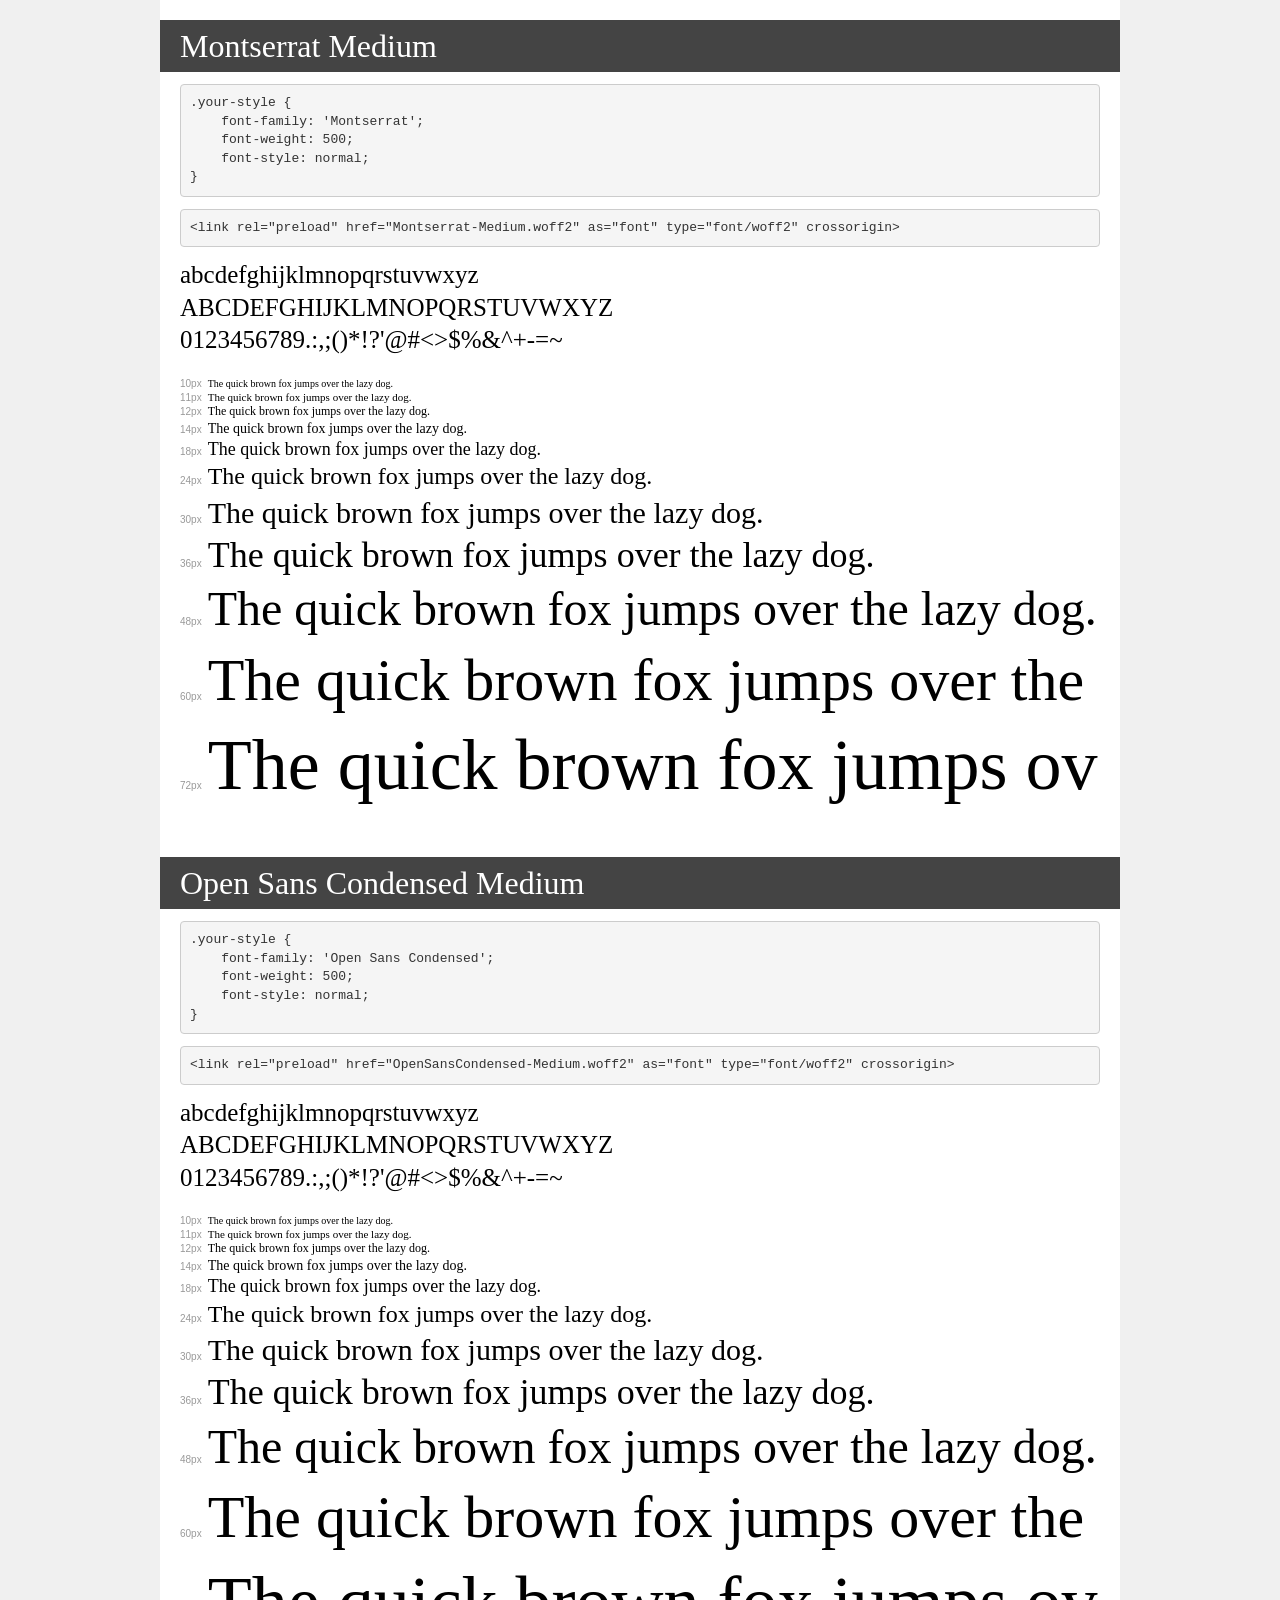
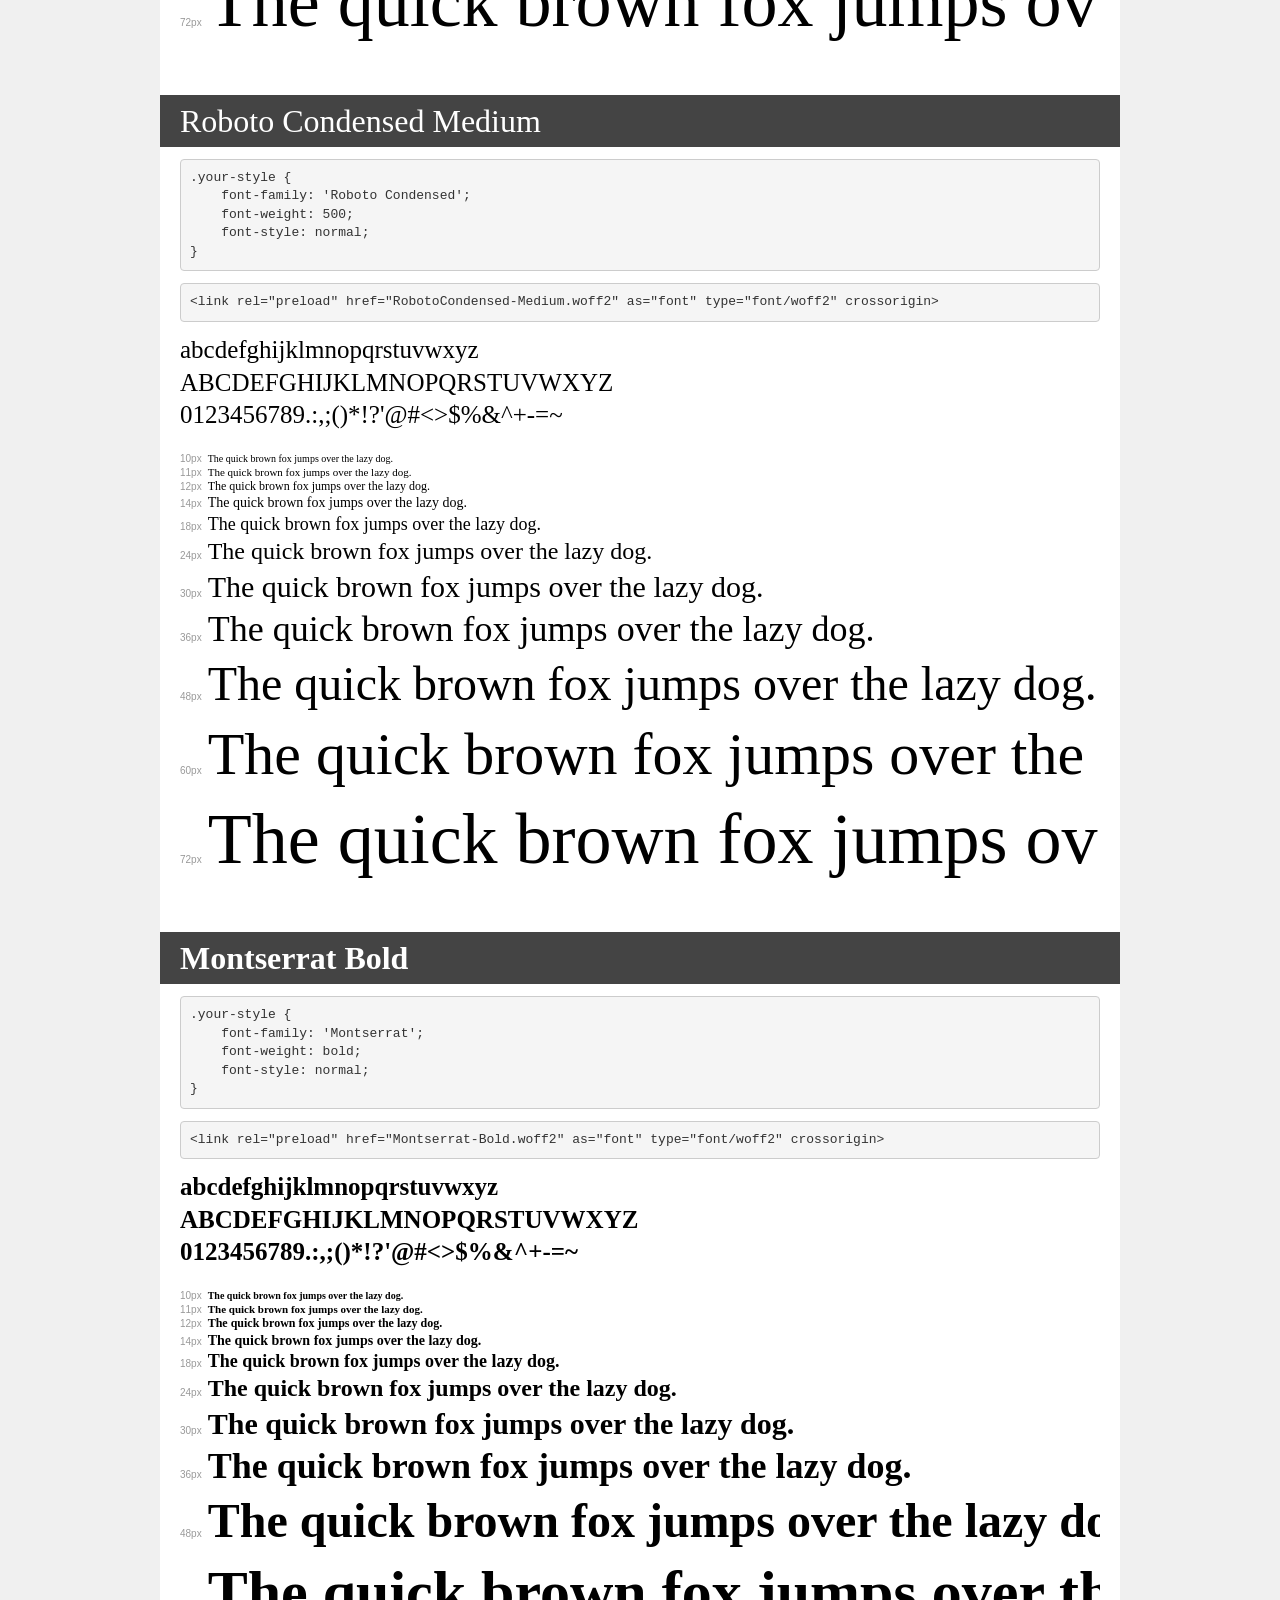
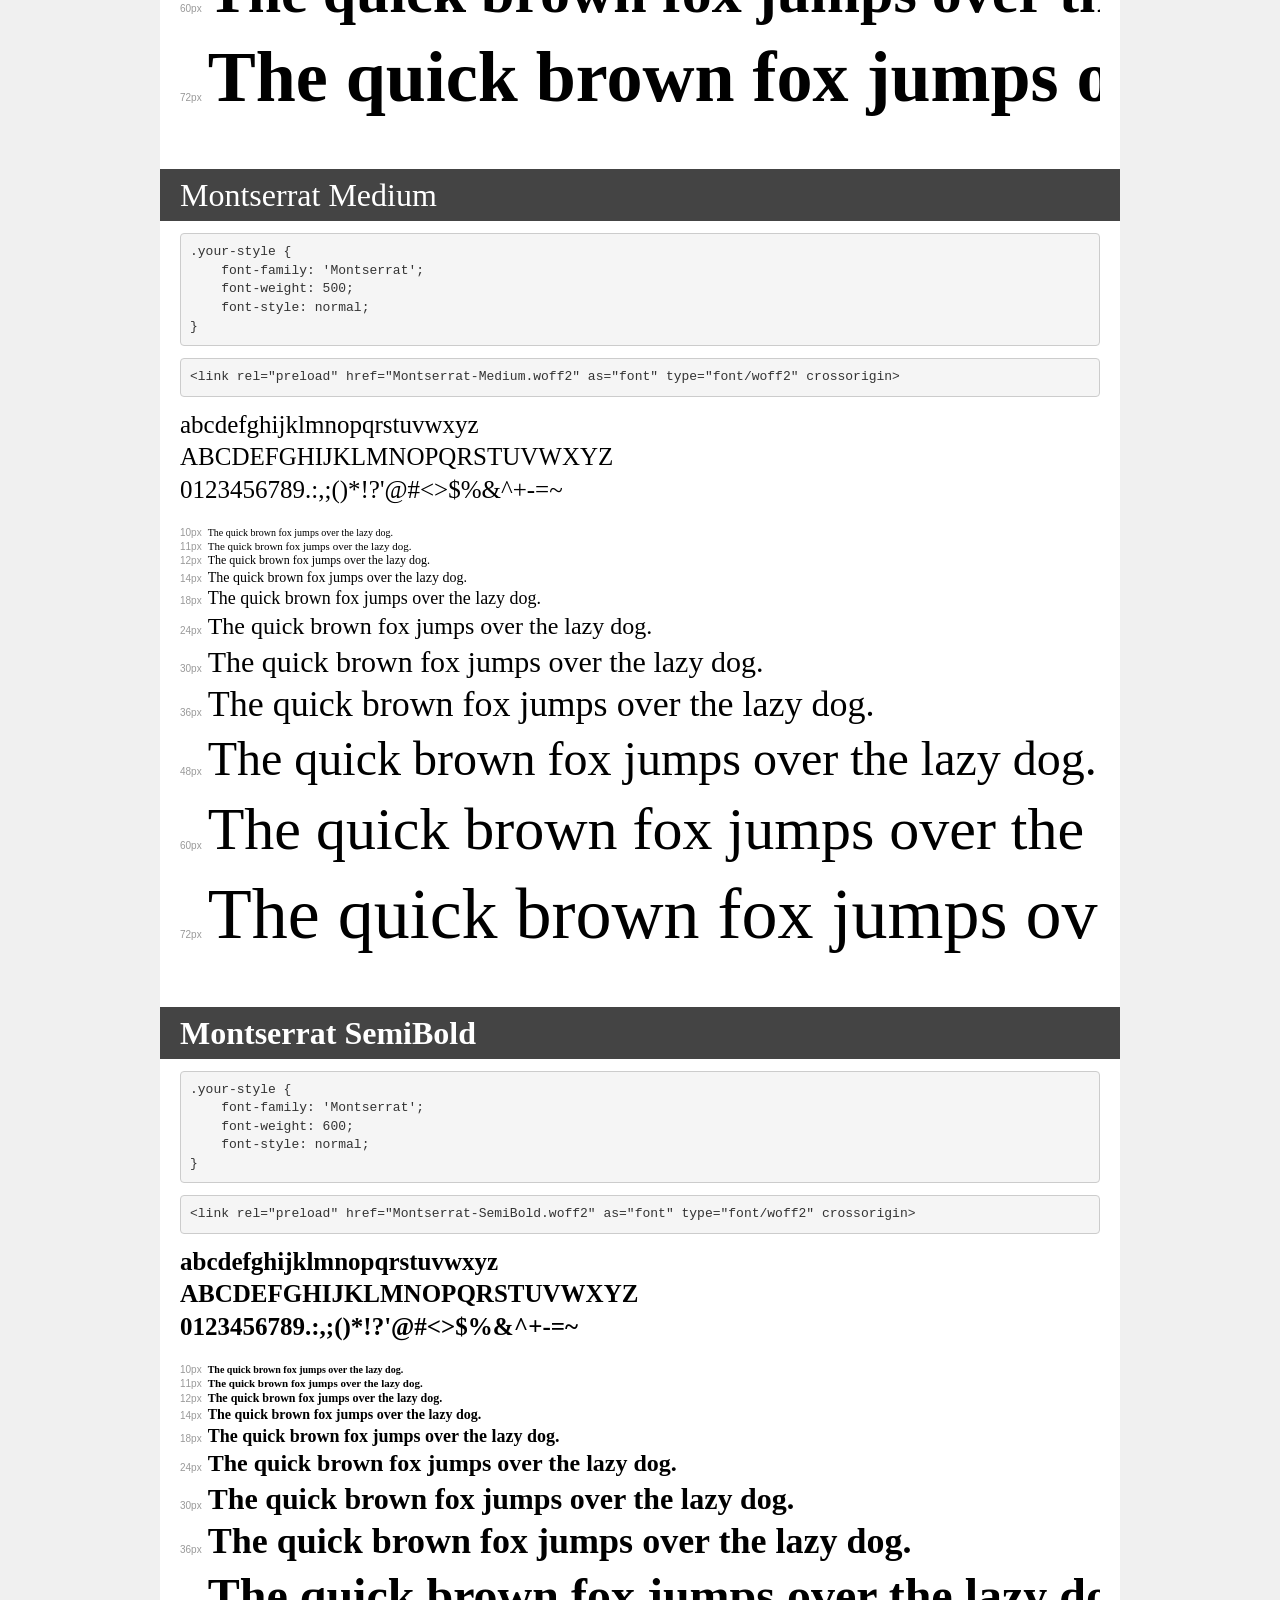
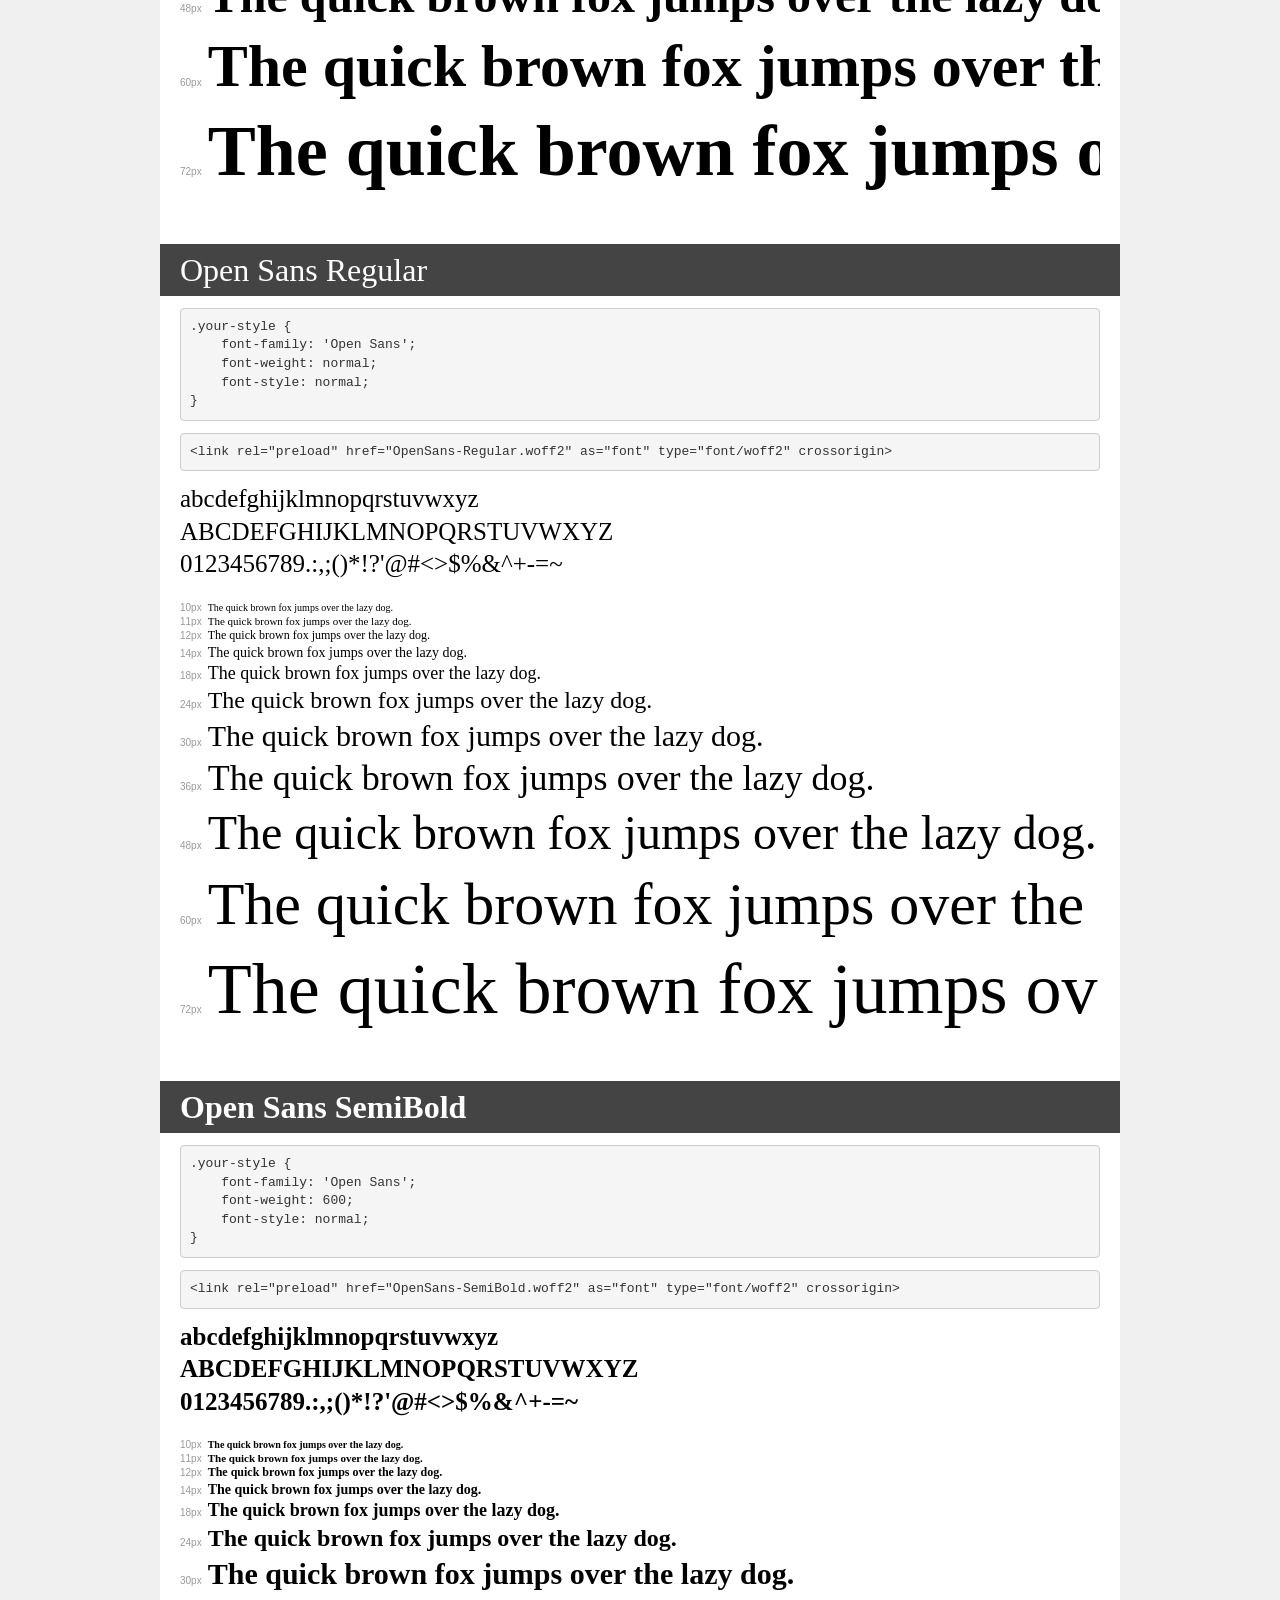
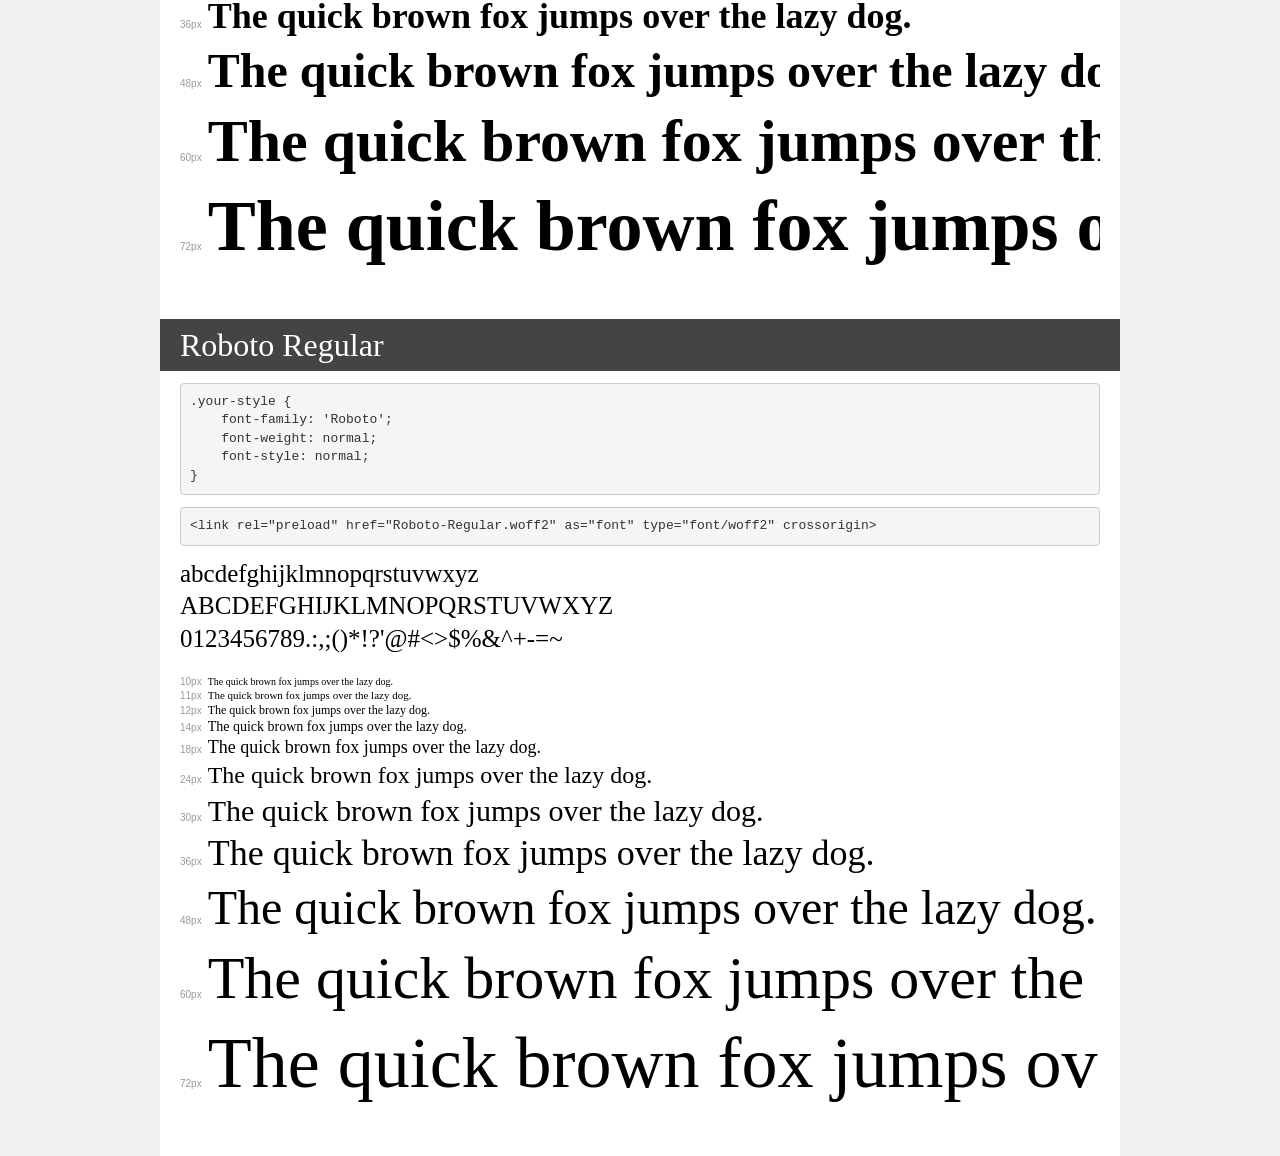
==== fonts/demo.html @ 50f5b9dd "разметка и начало стилизации hero" ====
<!DOCTYPE html>
<html lang="en">
<head>
    <meta charset="utf-8">
    <meta http-equiv="X-UA-Compatible" content="IE=edge">
    <meta name="viewport" content="width=device-width, initial-scale=1">
    <meta name="robots" content="noindex, noarchive">
    <meta name="format-detection" content="telephone=no">
    <title>Transfonter demo</title>
    <link href="stylesheet.css" rel="stylesheet">
    <style>
        /*
        http://meyerweb.com/eric/tools/css/reset/
        v2.0 | 20110126
        License: none (public domain)
        */
        html, body, div, span, applet, object, iframe,
        h1, h2, h3, h4, h5, h6, p, blockquote, pre,
        a, abbr, acronym, address, big, cite, code,
        del, dfn, em, img, ins, kbd, q, s, samp,
        small, strike, strong, sub, sup, tt, var,
        b, u, i, center,
        dl, dt, dd, ol, ul, li,
        fieldset, form, label, legend,
        table, caption, tbody, tfoot, thead, tr, th, td,
        article, aside, canvas, details, embed,
        figure, figcaption, footer, header, hgroup,
        menu, nav, output, ruby, section, summary,
        time, mark, audio, video {
            margin: 0;
            padding: 0;
            border: 0;
            font-size: 100%;
            font: inherit;
            vertical-align: baseline;
        }
        /* HTML5 display-role reset for older browsers */
        article, aside, details, figcaption, figure,
        footer, header, hgroup, menu, nav, section {
            display: block;
        }
        body {
            line-height: 1;
        }
        ol, ul {
            list-style: none;
        }
        blockquote, q {
            quotes: none;
        }
        blockquote:before, blockquote:after,
        q:before, q:after {
            content: '';
            content: none;
        }
        table {
            border-collapse: collapse;
            border-spacing: 0;
        }
        /* demo styles */
        body {
            background: #f0f0f0;
            color: #000;
        }
        .page {
            background: #fff;
            width: 920px;
            margin: 0 auto;
            padding: 20px 20px 0 20px;
            overflow: hidden;
        }
        .font-container {
            overflow-x: auto;
            overflow-y: hidden;
            margin-bottom: 40px;
            line-height: 1.3;
            white-space: nowrap;
            padding-bottom: 5px;
        }
        h1 {
            position: relative;
            background: #444;
            font-size: 32px;
            color: #fff;
            padding: 10px 20px;
            margin: 0 -20px 12px -20px;
        }
        .letters {
            font-size: 25px;
            margin-bottom: 20px;
        }
        .s10:before {
            content: '10px';
        }
        .s11:before {
            content: '11px';
        }
        .s12:before {
            content: '12px';
        }
        .s14:before {
            content: '14px';
        }
        .s18:before {
            content: '18px';
        }
        .s24:before {
            content: '24px';
        }
        .s30:before {
            content: '30px';
        }
        .s36:before {
            content: '36px';
        }
        .s48:before {
            content: '48px';
        }
        .s60:before {
            content: '60px';
        }
        .s72:before {
            content: '72px';
        }
        .s10:before, .s11:before, .s12:before, .s14:before,
        .s18:before, .s24:before, .s30:before, .s36:before,
        .s48:before, .s60:before, .s72:before {
            font-family: Arial, sans-serif;
            font-size: 10px;
            font-weight: normal;
            font-style: normal;
            color: #999;
            padding-right: 6px;
        }
        pre {
            display: block;
            padding: 9px;
            margin: 0 0 12px;
            font-family: Monaco, Menlo, Consolas, "Courier New", monospace;
            font-size: 13px;
            line-height: 1.428571429;
            color: #333;
            font-weight: normal;
            font-style: normal;
            background-color: #f5f5f5;
            border: 1px solid #ccc;
            overflow-x: auto;
            border-radius: 4px;
        }
        /* responsive */
        @media (max-width: 959px) {
            .page {
                width: auto;
                margin: 0;
            }
        }
    </style>
</head>
<body>
<div class="page">
    <div class="demo">
        <h1 style="font-family: 'Montserrat'; font-weight: 500; font-style: normal;">Montserrat Medium</h1>
        <pre title="Usage">.your-style {
    font-family: 'Montserrat';
    font-weight: 500;
    font-style: normal;
}</pre>
        <pre title="Preload (optional)">
&lt;link rel=&quot;preload&quot; href=&quot;Montserrat-Medium.woff2&quot; as=&quot;font&quot; type=&quot;font/woff2&quot; crossorigin&gt;</pre>
        <div class="font-container" style="font-family: 'Montserrat'; font-weight: 500; font-style: normal;">
            <p class="letters">
                abcdefghijklmnopqrstuvwxyz<br>
ABCDEFGHIJKLMNOPQRSTUVWXYZ<br>
                0123456789.:,;()*!?'@#&lt;&gt;$%&^+-=~
            </p>
            <p class="s10" style="font-size: 10px;">The quick brown fox jumps over the lazy dog.</p>
            <p class="s11" style="font-size: 11px;">The quick brown fox jumps over the lazy dog.</p>
            <p class="s12" style="font-size: 12px;">The quick brown fox jumps over the lazy dog.</p>
            <p class="s14" style="font-size: 14px;">The quick brown fox jumps over the lazy dog.</p>
            <p class="s18" style="font-size: 18px;">The quick brown fox jumps over the lazy dog.</p>
            <p class="s24" style="font-size: 24px;">The quick brown fox jumps over the lazy dog.</p>
            <p class="s30" style="font-size: 30px;">The quick brown fox jumps over the lazy dog.</p>
            <p class="s36" style="font-size: 36px;">The quick brown fox jumps over the lazy dog.</p>
            <p class="s48" style="font-size: 48px;">The quick brown fox jumps over the lazy dog.</p>
            <p class="s60" style="font-size: 60px;">The quick brown fox jumps over the lazy dog.</p>
            <p class="s72" style="font-size: 72px;">The quick brown fox jumps over the lazy dog.</p>
        </div>
    </div>

    <div class="demo">
        <h1 style="font-family: 'Open Sans Condensed'; font-weight: 500; font-style: normal;">Open Sans Condensed Medium</h1>
        <pre title="Usage">.your-style {
    font-family: 'Open Sans Condensed';
    font-weight: 500;
    font-style: normal;
}</pre>
        <pre title="Preload (optional)">
&lt;link rel=&quot;preload&quot; href=&quot;OpenSansCondensed-Medium.woff2&quot; as=&quot;font&quot; type=&quot;font/woff2&quot; crossorigin&gt;</pre>
        <div class="font-container" style="font-family: 'Open Sans Condensed'; font-weight: 500; font-style: normal;">
            <p class="letters">
                abcdefghijklmnopqrstuvwxyz<br>
ABCDEFGHIJKLMNOPQRSTUVWXYZ<br>
                0123456789.:,;()*!?'@#&lt;&gt;$%&^+-=~
            </p>
            <p class="s10" style="font-size: 10px;">The quick brown fox jumps over the lazy dog.</p>
            <p class="s11" style="font-size: 11px;">The quick brown fox jumps over the lazy dog.</p>
            <p class="s12" style="font-size: 12px;">The quick brown fox jumps over the lazy dog.</p>
            <p class="s14" style="font-size: 14px;">The quick brown fox jumps over the lazy dog.</p>
            <p class="s18" style="font-size: 18px;">The quick brown fox jumps over the lazy dog.</p>
            <p class="s24" style="font-size: 24px;">The quick brown fox jumps over the lazy dog.</p>
            <p class="s30" style="font-size: 30px;">The quick brown fox jumps over the lazy dog.</p>
            <p class="s36" style="font-size: 36px;">The quick brown fox jumps over the lazy dog.</p>
            <p class="s48" style="font-size: 48px;">The quick brown fox jumps over the lazy dog.</p>
            <p class="s60" style="font-size: 60px;">The quick brown fox jumps over the lazy dog.</p>
            <p class="s72" style="font-size: 72px;">The quick brown fox jumps over the lazy dog.</p>
        </div>
    </div>

    <div class="demo">
        <h1 style="font-family: 'Roboto Condensed'; font-weight: 500; font-style: normal;">Roboto Condensed Medium</h1>
        <pre title="Usage">.your-style {
    font-family: 'Roboto Condensed';
    font-weight: 500;
    font-style: normal;
}</pre>
        <pre title="Preload (optional)">
&lt;link rel=&quot;preload&quot; href=&quot;RobotoCondensed-Medium.woff2&quot; as=&quot;font&quot; type=&quot;font/woff2&quot; crossorigin&gt;</pre>
        <div class="font-container" style="font-family: 'Roboto Condensed'; font-weight: 500; font-style: normal;">
            <p class="letters">
                abcdefghijklmnopqrstuvwxyz<br>
ABCDEFGHIJKLMNOPQRSTUVWXYZ<br>
                0123456789.:,;()*!?'@#&lt;&gt;$%&^+-=~
            </p>
            <p class="s10" style="font-size: 10px;">The quick brown fox jumps over the lazy dog.</p>
            <p class="s11" style="font-size: 11px;">The quick brown fox jumps over the lazy dog.</p>
            <p class="s12" style="font-size: 12px;">The quick brown fox jumps over the lazy dog.</p>
            <p class="s14" style="font-size: 14px;">The quick brown fox jumps over the lazy dog.</p>
            <p class="s18" style="font-size: 18px;">The quick brown fox jumps over the lazy dog.</p>
            <p class="s24" style="font-size: 24px;">The quick brown fox jumps over the lazy dog.</p>
            <p class="s30" style="font-size: 30px;">The quick brown fox jumps over the lazy dog.</p>
            <p class="s36" style="font-size: 36px;">The quick brown fox jumps over the lazy dog.</p>
            <p class="s48" style="font-size: 48px;">The quick brown fox jumps over the lazy dog.</p>
            <p class="s60" style="font-size: 60px;">The quick brown fox jumps over the lazy dog.</p>
            <p class="s72" style="font-size: 72px;">The quick brown fox jumps over the lazy dog.</p>
        </div>
    </div>

    <div class="demo">
        <h1 style="font-family: 'Montserrat'; font-weight: bold; font-style: normal;">Montserrat Bold</h1>
        <pre title="Usage">.your-style {
    font-family: 'Montserrat';
    font-weight: bold;
    font-style: normal;
}</pre>
        <pre title="Preload (optional)">
&lt;link rel=&quot;preload&quot; href=&quot;Montserrat-Bold.woff2&quot; as=&quot;font&quot; type=&quot;font/woff2&quot; crossorigin&gt;</pre>
        <div class="font-container" style="font-family: 'Montserrat'; font-weight: bold; font-style: normal;">
            <p class="letters">
                abcdefghijklmnopqrstuvwxyz<br>
ABCDEFGHIJKLMNOPQRSTUVWXYZ<br>
                0123456789.:,;()*!?'@#&lt;&gt;$%&^+-=~
            </p>
            <p class="s10" style="font-size: 10px;">The quick brown fox jumps over the lazy dog.</p>
            <p class="s11" style="font-size: 11px;">The quick brown fox jumps over the lazy dog.</p>
            <p class="s12" style="font-size: 12px;">The quick brown fox jumps over the lazy dog.</p>
            <p class="s14" style="font-size: 14px;">The quick brown fox jumps over the lazy dog.</p>
            <p class="s18" style="font-size: 18px;">The quick brown fox jumps over the lazy dog.</p>
            <p class="s24" style="font-size: 24px;">The quick brown fox jumps over the lazy dog.</p>
            <p class="s30" style="font-size: 30px;">The quick brown fox jumps over the lazy dog.</p>
            <p class="s36" style="font-size: 36px;">The quick brown fox jumps over the lazy dog.</p>
            <p class="s48" style="font-size: 48px;">The quick brown fox jumps over the lazy dog.</p>
            <p class="s60" style="font-size: 60px;">The quick brown fox jumps over the lazy dog.</p>
            <p class="s72" style="font-size: 72px;">The quick brown fox jumps over the lazy dog.</p>
        </div>
    </div>

    <div class="demo">
        <h1 style="font-family: 'Montserrat'; font-weight: 500; font-style: normal;">Montserrat Medium</h1>
        <pre title="Usage">.your-style {
    font-family: 'Montserrat';
    font-weight: 500;
    font-style: normal;
}</pre>
        <pre title="Preload (optional)">
&lt;link rel=&quot;preload&quot; href=&quot;Montserrat-Medium.woff2&quot; as=&quot;font&quot; type=&quot;font/woff2&quot; crossorigin&gt;</pre>
        <div class="font-container" style="font-family: 'Montserrat'; font-weight: 500; font-style: normal;">
            <p class="letters">
                abcdefghijklmnopqrstuvwxyz<br>
ABCDEFGHIJKLMNOPQRSTUVWXYZ<br>
                0123456789.:,;()*!?'@#&lt;&gt;$%&^+-=~
            </p>
            <p class="s10" style="font-size: 10px;">The quick brown fox jumps over the lazy dog.</p>
            <p class="s11" style="font-size: 11px;">The quick brown fox jumps over the lazy dog.</p>
            <p class="s12" style="font-size: 12px;">The quick brown fox jumps over the lazy dog.</p>
            <p class="s14" style="font-size: 14px;">The quick brown fox jumps over the lazy dog.</p>
            <p class="s18" style="font-size: 18px;">The quick brown fox jumps over the lazy dog.</p>
            <p class="s24" style="font-size: 24px;">The quick brown fox jumps over the lazy dog.</p>
            <p class="s30" style="font-size: 30px;">The quick brown fox jumps over the lazy dog.</p>
            <p class="s36" style="font-size: 36px;">The quick brown fox jumps over the lazy dog.</p>
            <p class="s48" style="font-size: 48px;">The quick brown fox jumps over the lazy dog.</p>
            <p class="s60" style="font-size: 60px;">The quick brown fox jumps over the lazy dog.</p>
            <p class="s72" style="font-size: 72px;">The quick brown fox jumps over the lazy dog.</p>
        </div>
    </div>

    <div class="demo">
        <h1 style="font-family: 'Montserrat'; font-weight: 600; font-style: normal;">Montserrat SemiBold</h1>
        <pre title="Usage">.your-style {
    font-family: 'Montserrat';
    font-weight: 600;
    font-style: normal;
}</pre>
        <pre title="Preload (optional)">
&lt;link rel=&quot;preload&quot; href=&quot;Montserrat-SemiBold.woff2&quot; as=&quot;font&quot; type=&quot;font/woff2&quot; crossorigin&gt;</pre>
        <div class="font-container" style="font-family: 'Montserrat'; font-weight: 600; font-style: normal;">
            <p class="letters">
                abcdefghijklmnopqrstuvwxyz<br>
ABCDEFGHIJKLMNOPQRSTUVWXYZ<br>
                0123456789.:,;()*!?'@#&lt;&gt;$%&^+-=~
            </p>
            <p class="s10" style="font-size: 10px;">The quick brown fox jumps over the lazy dog.</p>
            <p class="s11" style="font-size: 11px;">The quick brown fox jumps over the lazy dog.</p>
            <p class="s12" style="font-size: 12px;">The quick brown fox jumps over the lazy dog.</p>
            <p class="s14" style="font-size: 14px;">The quick brown fox jumps over the lazy dog.</p>
            <p class="s18" style="font-size: 18px;">The quick brown fox jumps over the lazy dog.</p>
            <p class="s24" style="font-size: 24px;">The quick brown fox jumps over the lazy dog.</p>
            <p class="s30" style="font-size: 30px;">The quick brown fox jumps over the lazy dog.</p>
            <p class="s36" style="font-size: 36px;">The quick brown fox jumps over the lazy dog.</p>
            <p class="s48" style="font-size: 48px;">The quick brown fox jumps over the lazy dog.</p>
            <p class="s60" style="font-size: 60px;">The quick brown fox jumps over the lazy dog.</p>
            <p class="s72" style="font-size: 72px;">The quick brown fox jumps over the lazy dog.</p>
        </div>
    </div>

    <div class="demo">
        <h1 style="font-family: 'Open Sans'; font-weight: normal; font-style: normal;">Open Sans Regular</h1>
        <pre title="Usage">.your-style {
    font-family: 'Open Sans';
    font-weight: normal;
    font-style: normal;
}</pre>
        <pre title="Preload (optional)">
&lt;link rel=&quot;preload&quot; href=&quot;OpenSans-Regular.woff2&quot; as=&quot;font&quot; type=&quot;font/woff2&quot; crossorigin&gt;</pre>
        <div class="font-container" style="font-family: 'Open Sans'; font-weight: normal; font-style: normal;">
            <p class="letters">
                abcdefghijklmnopqrstuvwxyz<br>
ABCDEFGHIJKLMNOPQRSTUVWXYZ<br>
                0123456789.:,;()*!?'@#&lt;&gt;$%&^+-=~
            </p>
            <p class="s10" style="font-size: 10px;">The quick brown fox jumps over the lazy dog.</p>
            <p class="s11" style="font-size: 11px;">The quick brown fox jumps over the lazy dog.</p>
            <p class="s12" style="font-size: 12px;">The quick brown fox jumps over the lazy dog.</p>
            <p class="s14" style="font-size: 14px;">The quick brown fox jumps over the lazy dog.</p>
            <p class="s18" style="font-size: 18px;">The quick brown fox jumps over the lazy dog.</p>
            <p class="s24" style="font-size: 24px;">The quick brown fox jumps over the lazy dog.</p>
            <p class="s30" style="font-size: 30px;">The quick brown fox jumps over the lazy dog.</p>
            <p class="s36" style="font-size: 36px;">The quick brown fox jumps over the lazy dog.</p>
            <p class="s48" style="font-size: 48px;">The quick brown fox jumps over the lazy dog.</p>
            <p class="s60" style="font-size: 60px;">The quick brown fox jumps over the lazy dog.</p>
            <p class="s72" style="font-size: 72px;">The quick brown fox jumps over the lazy dog.</p>
        </div>
    </div>

    <div class="demo">
        <h1 style="font-family: 'Open Sans'; font-weight: 600; font-style: normal;">Open Sans SemiBold</h1>
        <pre title="Usage">.your-style {
    font-family: 'Open Sans';
    font-weight: 600;
    font-style: normal;
}</pre>
        <pre title="Preload (optional)">
&lt;link rel=&quot;preload&quot; href=&quot;OpenSans-SemiBold.woff2&quot; as=&quot;font&quot; type=&quot;font/woff2&quot; crossorigin&gt;</pre>
        <div class="font-container" style="font-family: 'Open Sans'; font-weight: 600; font-style: normal;">
            <p class="letters">
                abcdefghijklmnopqrstuvwxyz<br>
ABCDEFGHIJKLMNOPQRSTUVWXYZ<br>
                0123456789.:,;()*!?'@#&lt;&gt;$%&^+-=~
            </p>
            <p class="s10" style="font-size: 10px;">The quick brown fox jumps over the lazy dog.</p>
            <p class="s11" style="font-size: 11px;">The quick brown fox jumps over the lazy dog.</p>
            <p class="s12" style="font-size: 12px;">The quick brown fox jumps over the lazy dog.</p>
            <p class="s14" style="font-size: 14px;">The quick brown fox jumps over the lazy dog.</p>
            <p class="s18" style="font-size: 18px;">The quick brown fox jumps over the lazy dog.</p>
            <p class="s24" style="font-size: 24px;">The quick brown fox jumps over the lazy dog.</p>
            <p class="s30" style="font-size: 30px;">The quick brown fox jumps over the lazy dog.</p>
            <p class="s36" style="font-size: 36px;">The quick brown fox jumps over the lazy dog.</p>
            <p class="s48" style="font-size: 48px;">The quick brown fox jumps over the lazy dog.</p>
            <p class="s60" style="font-size: 60px;">The quick brown fox jumps over the lazy dog.</p>
            <p class="s72" style="font-size: 72px;">The quick brown fox jumps over the lazy dog.</p>
        </div>
    </div>

    <div class="demo">
        <h1 style="font-family: 'Roboto'; font-weight: normal; font-style: normal;">Roboto Regular</h1>
        <pre title="Usage">.your-style {
    font-family: 'Roboto';
    font-weight: normal;
    font-style: normal;
}</pre>
        <pre title="Preload (optional)">
&lt;link rel=&quot;preload&quot; href=&quot;Roboto-Regular.woff2&quot; as=&quot;font&quot; type=&quot;font/woff2&quot; crossorigin&gt;</pre>
        <div class="font-container" style="font-family: 'Roboto'; font-weight: normal; font-style: normal;">
            <p class="letters">
                abcdefghijklmnopqrstuvwxyz<br>
ABCDEFGHIJKLMNOPQRSTUVWXYZ<br>
                0123456789.:,;()*!?'@#&lt;&gt;$%&^+-=~
            </p>
            <p class="s10" style="font-size: 10px;">The quick brown fox jumps over the lazy dog.</p>
            <p class="s11" style="font-size: 11px;">The quick brown fox jumps over the lazy dog.</p>
            <p class="s12" style="font-size: 12px;">The quick brown fox jumps over the lazy dog.</p>
            <p class="s14" style="font-size: 14px;">The quick brown fox jumps over the lazy dog.</p>
            <p class="s18" style="font-size: 18px;">The quick brown fox jumps over the lazy dog.</p>
            <p class="s24" style="font-size: 24px;">The quick brown fox jumps over the lazy dog.</p>
            <p class="s30" style="font-size: 30px;">The quick brown fox jumps over the lazy dog.</p>
            <p class="s36" style="font-size: 36px;">The quick brown fox jumps over the lazy dog.</p>
            <p class="s48" style="font-size: 48px;">The quick brown fox jumps over the lazy dog.</p>
            <p class="s60" style="font-size: 60px;">The quick brown fox jumps over the lazy dog.</p>
            <p class="s72" style="font-size: 72px;">The quick brown fox jumps over the lazy dog.</p>
        </div>
    </div>

</div>
</body>
</html>
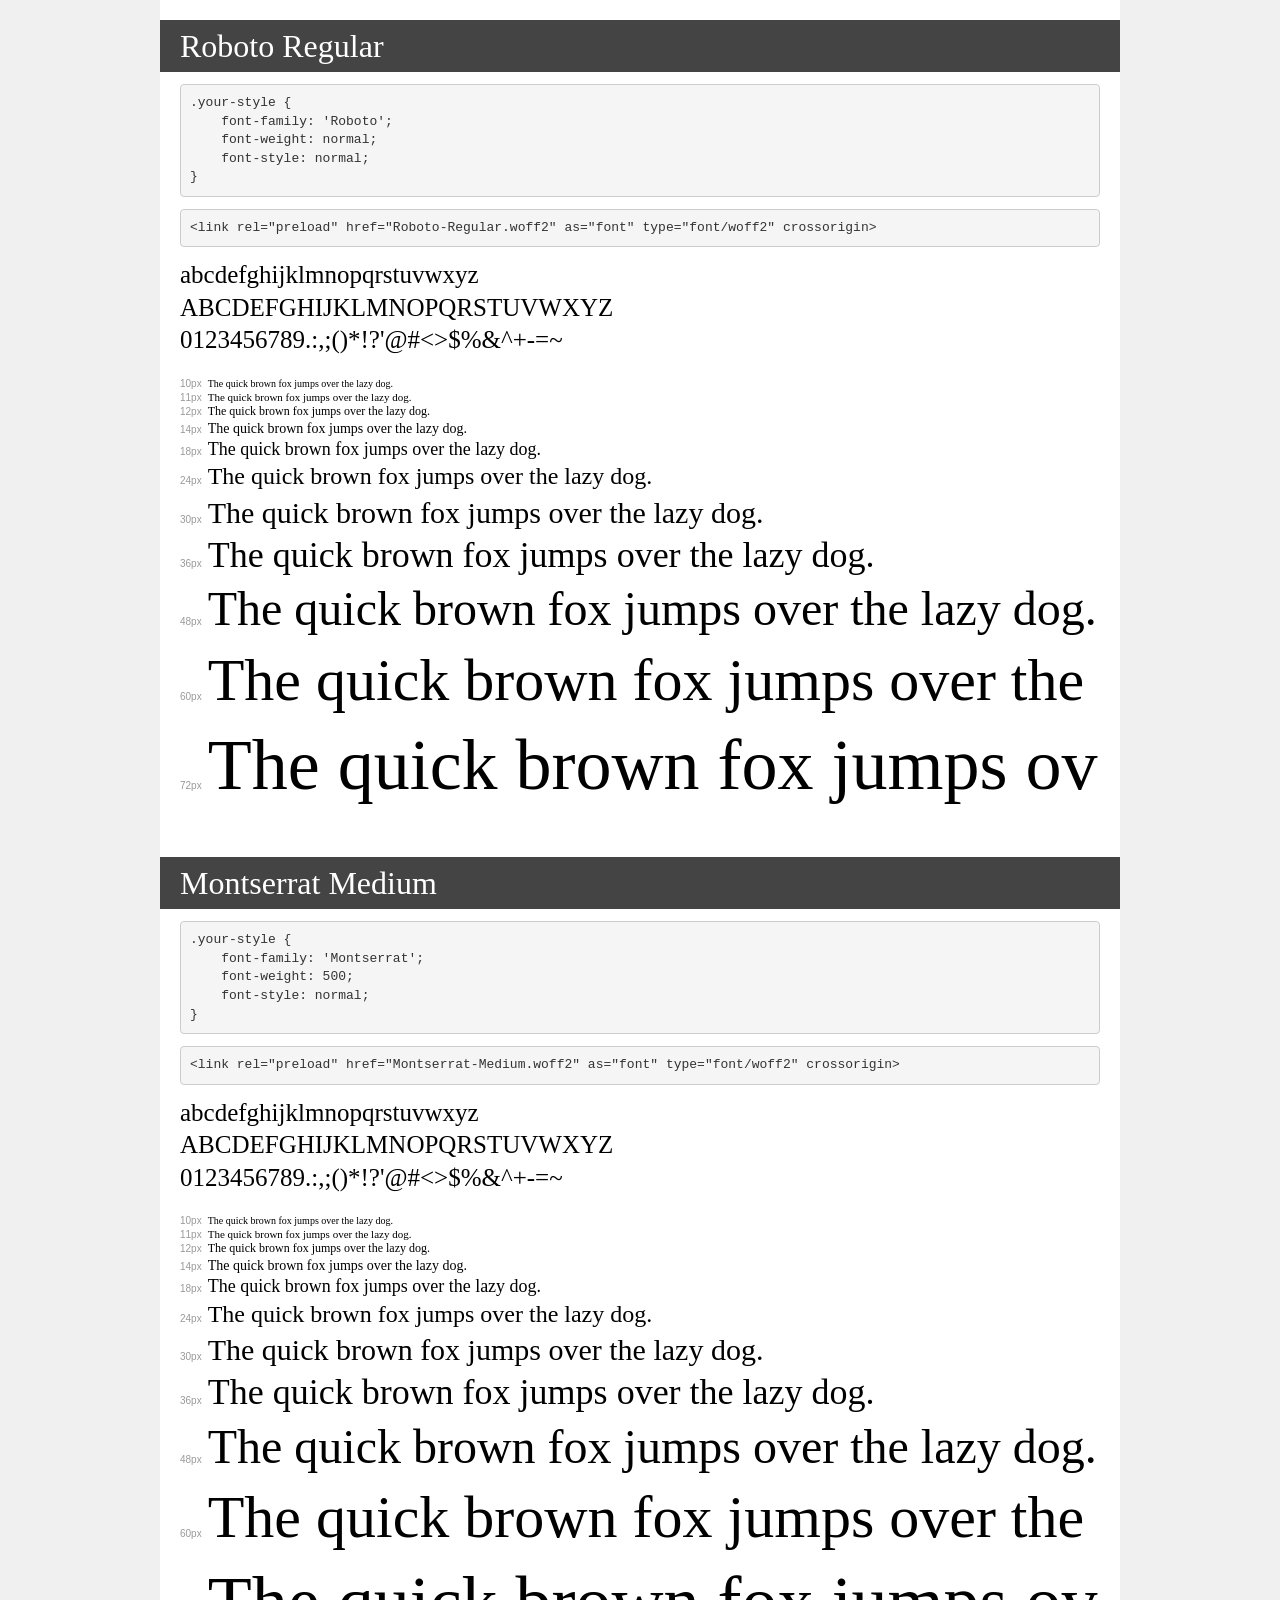
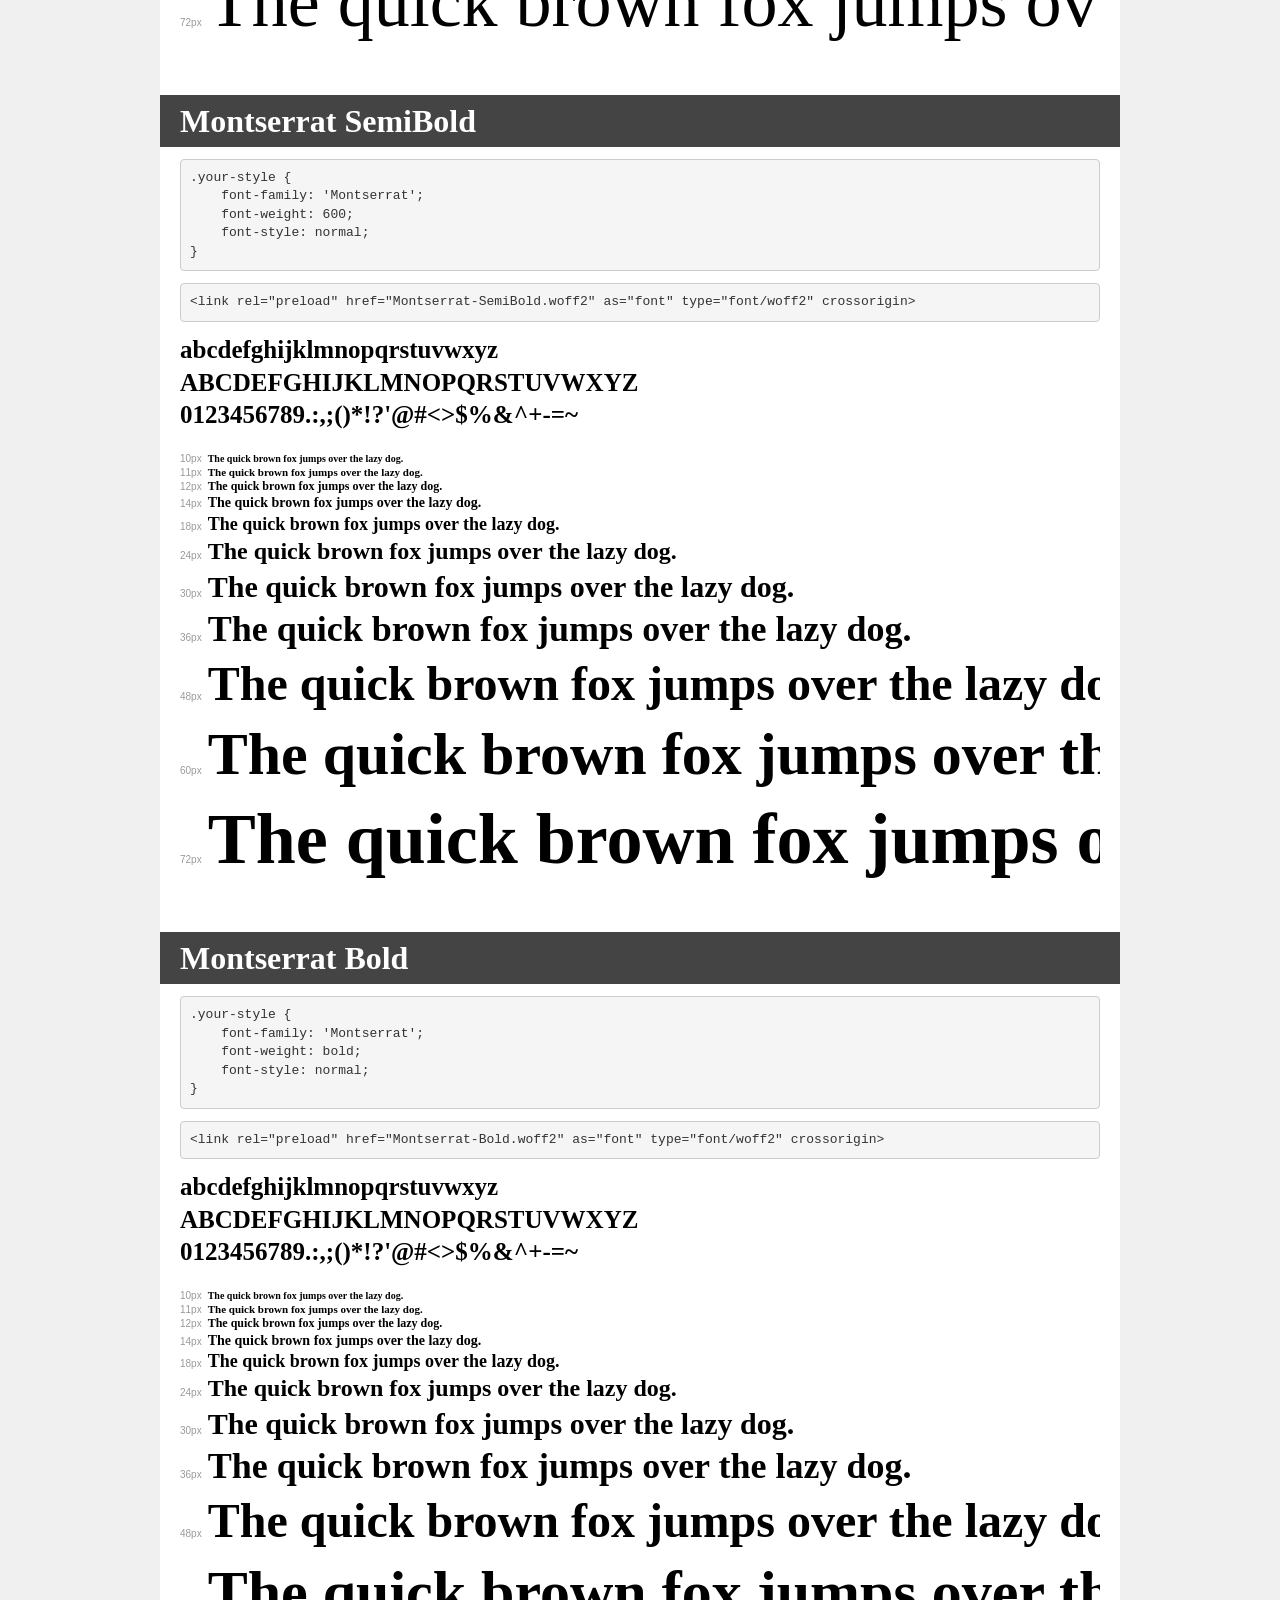
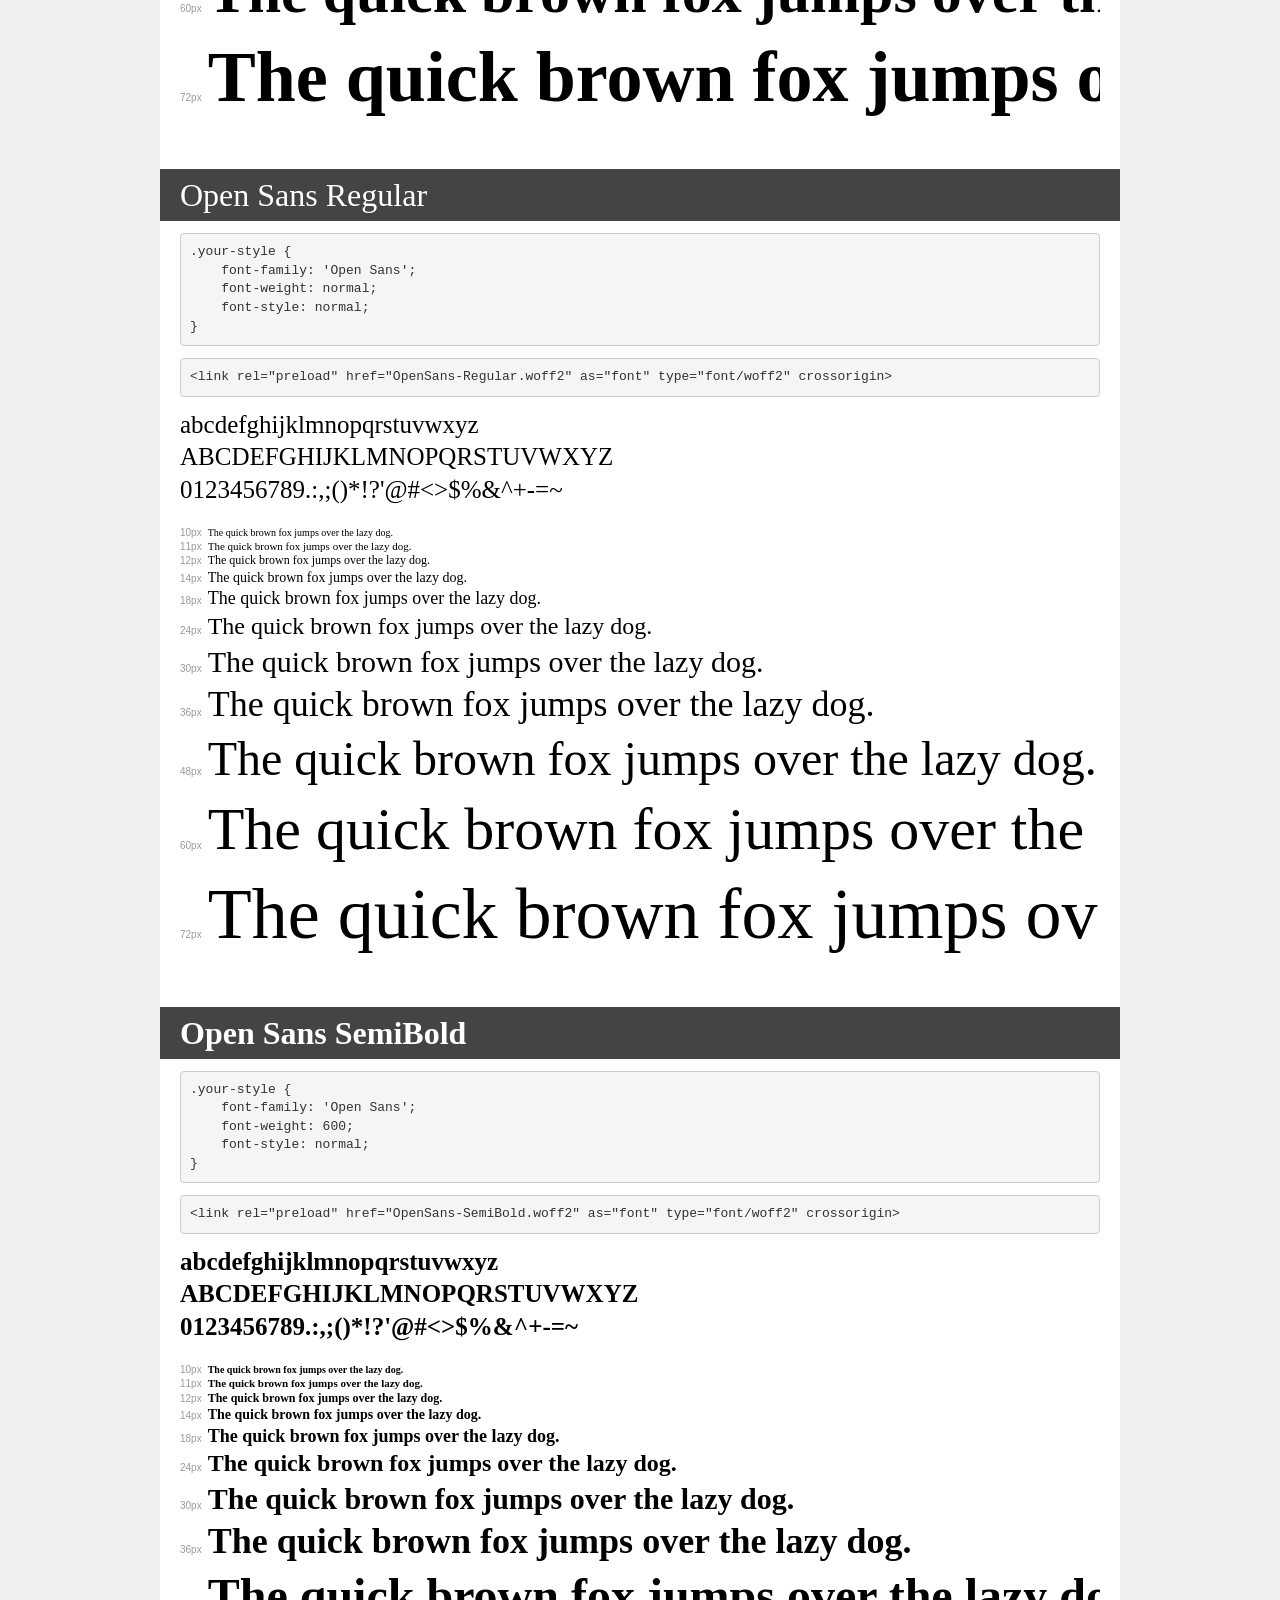
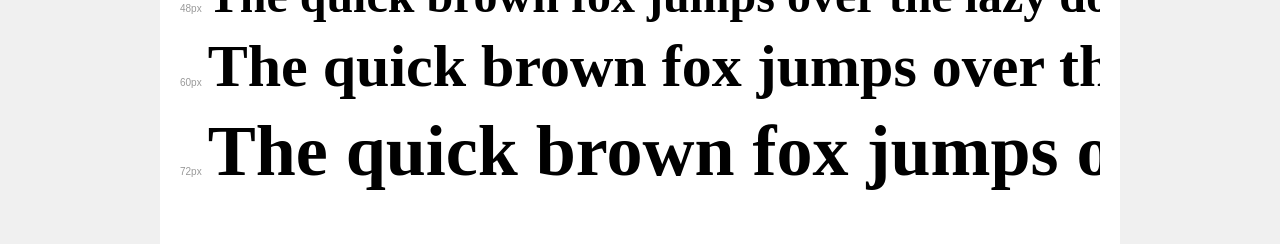
==== commit 72a3c480: "секция rent" ====
--- a/fonts/demo.html
+++ b/fonts/demo.html
@@ -159,6 +159,35 @@
 <body>
 <div class="page">
     <div class="demo">
+        <h1 style="font-family: 'Roboto'; font-weight: normal; font-style: normal;">Roboto Regular</h1>
+        <pre title="Usage">.your-style {
+    font-family: 'Roboto';
+    font-weight: normal;
+    font-style: normal;
+}</pre>
+        <pre title="Preload (optional)">
+&lt;link rel=&quot;preload&quot; href=&quot;Roboto-Regular.woff2&quot; as=&quot;font&quot; type=&quot;font/woff2&quot; crossorigin&gt;</pre>
+        <div class="font-container" style="font-family: 'Roboto'; font-weight: normal; font-style: normal;">
+            <p class="letters">
+                abcdefghijklmnopqrstuvwxyz<br>
+ABCDEFGHIJKLMNOPQRSTUVWXYZ<br>
+                0123456789.:,;()*!?'@#&lt;&gt;$%&^+-=~
+            </p>
+            <p class="s10" style="font-size: 10px;">The quick brown fox jumps over the lazy dog.</p>
+            <p class="s11" style="font-size: 11px;">The quick brown fox jumps over the lazy dog.</p>
+            <p class="s12" style="font-size: 12px;">The quick brown fox jumps over the lazy dog.</p>
+            <p class="s14" style="font-size: 14px;">The quick brown fox jumps over the lazy dog.</p>
+            <p class="s18" style="font-size: 18px;">The quick brown fox jumps over the lazy dog.</p>
+            <p class="s24" style="font-size: 24px;">The quick brown fox jumps over the lazy dog.</p>
+            <p class="s30" style="font-size: 30px;">The quick brown fox jumps over the lazy dog.</p>
+            <p class="s36" style="font-size: 36px;">The quick brown fox jumps over the lazy dog.</p>
+            <p class="s48" style="font-size: 48px;">The quick brown fox jumps over the lazy dog.</p>
+            <p class="s60" style="font-size: 60px;">The quick brown fox jumps over the lazy dog.</p>
+            <p class="s72" style="font-size: 72px;">The quick brown fox jumps over the lazy dog.</p>
+        </div>
+    </div>
+
+    <div class="demo">
         <h1 style="font-family: 'Montserrat'; font-weight: 500; font-style: normal;">Montserrat Medium</h1>
         <pre title="Usage">.your-style {
     font-family: 'Montserrat';
@@ -188,44 +217,15 @@
     </div>
 
     <div class="demo">
-        <h1 style="font-family: 'Open Sans Condensed'; font-weight: 500; font-style: normal;">Open Sans Condensed Medium</h1>
-        <pre title="Usage">.your-style {
-    font-family: 'Open Sans Condensed';
-    font-weight: 500;
-    font-style: normal;
-}</pre>
-        <pre title="Preload (optional)">
-&lt;link rel=&quot;preload&quot; href=&quot;OpenSansCondensed-Medium.woff2&quot; as=&quot;font&quot; type=&quot;font/woff2&quot; crossorigin&gt;</pre>
-        <div class="font-container" style="font-family: 'Open Sans Condensed'; font-weight: 500; font-style: normal;">
-            <p class="letters">
-                abcdefghijklmnopqrstuvwxyz<br>
-ABCDEFGHIJKLMNOPQRSTUVWXYZ<br>
-                0123456789.:,;()*!?'@#&lt;&gt;$%&^+-=~
-            </p>
-            <p class="s10" style="font-size: 10px;">The quick brown fox jumps over the lazy dog.</p>
-            <p class="s11" style="font-size: 11px;">The quick brown fox jumps over the lazy dog.</p>
-            <p class="s12" style="font-size: 12px;">The quick brown fox jumps over the lazy dog.</p>
-            <p class="s14" style="font-size: 14px;">The quick brown fox jumps over the lazy dog.</p>
-            <p class="s18" style="font-size: 18px;">The quick brown fox jumps over the lazy dog.</p>
-            <p class="s24" style="font-size: 24px;">The quick brown fox jumps over the lazy dog.</p>
-            <p class="s30" style="font-size: 30px;">The quick brown fox jumps over the lazy dog.</p>
-            <p class="s36" style="font-size: 36px;">The quick brown fox jumps over the lazy dog.</p>
-            <p class="s48" style="font-size: 48px;">The quick brown fox jumps over the lazy dog.</p>
-            <p class="s60" style="font-size: 60px;">The quick brown fox jumps over the lazy dog.</p>
-            <p class="s72" style="font-size: 72px;">The quick brown fox jumps over the lazy dog.</p>
-        </div>
-    </div>
-
-    <div class="demo">
-        <h1 style="font-family: 'Roboto Condensed'; font-weight: 500; font-style: normal;">Roboto Condensed Medium</h1>
-        <pre title="Usage">.your-style {
-    font-family: 'Roboto Condensed';
-    font-weight: 500;
-    font-style: normal;
-}</pre>
-        <pre title="Preload (optional)">
-&lt;link rel=&quot;preload&quot; href=&quot;RobotoCondensed-Medium.woff2&quot; as=&quot;font&quot; type=&quot;font/woff2&quot; crossorigin&gt;</pre>
-        <div class="font-container" style="font-family: 'Roboto Condensed'; font-weight: 500; font-style: normal;">
+        <h1 style="font-family: 'Montserrat'; font-weight: 600; font-style: normal;">Montserrat SemiBold</h1>
+        <pre title="Usage">.your-style {
+    font-family: 'Montserrat';
+    font-weight: 600;
+    font-style: normal;
+}</pre>
+        <pre title="Preload (optional)">
+&lt;link rel=&quot;preload&quot; href=&quot;Montserrat-SemiBold.woff2&quot; as=&quot;font&quot; type=&quot;font/woff2&quot; crossorigin&gt;</pre>
+        <div class="font-container" style="font-family: 'Montserrat'; font-weight: 600; font-style: normal;">
             <p class="letters">
                 abcdefghijklmnopqrstuvwxyz<br>
 ABCDEFGHIJKLMNOPQRSTUVWXYZ<br>
@@ -275,64 +275,6 @@
     </div>
 
     <div class="demo">
-        <h1 style="font-family: 'Montserrat'; font-weight: 500; font-style: normal;">Montserrat Medium</h1>
-        <pre title="Usage">.your-style {
-    font-family: 'Montserrat';
-    font-weight: 500;
-    font-style: normal;
-}</pre>
-        <pre title="Preload (optional)">
-&lt;link rel=&quot;preload&quot; href=&quot;Montserrat-Medium.woff2&quot; as=&quot;font&quot; type=&quot;font/woff2&quot; crossorigin&gt;</pre>
-        <div class="font-container" style="font-family: 'Montserrat'; font-weight: 500; font-style: normal;">
-            <p class="letters">
-                abcdefghijklmnopqrstuvwxyz<br>
-ABCDEFGHIJKLMNOPQRSTUVWXYZ<br>
-                0123456789.:,;()*!?'@#&lt;&gt;$%&^+-=~
-            </p>
-            <p class="s10" style="font-size: 10px;">The quick brown fox jumps over the lazy dog.</p>
-            <p class="s11" style="font-size: 11px;">The quick brown fox jumps over the lazy dog.</p>
-            <p class="s12" style="font-size: 12px;">The quick brown fox jumps over the lazy dog.</p>
-            <p class="s14" style="font-size: 14px;">The quick brown fox jumps over the lazy dog.</p>
-            <p class="s18" style="font-size: 18px;">The quick brown fox jumps over the lazy dog.</p>
-            <p class="s24" style="font-size: 24px;">The quick brown fox jumps over the lazy dog.</p>
-            <p class="s30" style="font-size: 30px;">The quick brown fox jumps over the lazy dog.</p>
-            <p class="s36" style="font-size: 36px;">The quick brown fox jumps over the lazy dog.</p>
-            <p class="s48" style="font-size: 48px;">The quick brown fox jumps over the lazy dog.</p>
-            <p class="s60" style="font-size: 60px;">The quick brown fox jumps over the lazy dog.</p>
-            <p class="s72" style="font-size: 72px;">The quick brown fox jumps over the lazy dog.</p>
-        </div>
-    </div>
-
-    <div class="demo">
-        <h1 style="font-family: 'Montserrat'; font-weight: 600; font-style: normal;">Montserrat SemiBold</h1>
-        <pre title="Usage">.your-style {
-    font-family: 'Montserrat';
-    font-weight: 600;
-    font-style: normal;
-}</pre>
-        <pre title="Preload (optional)">
-&lt;link rel=&quot;preload&quot; href=&quot;Montserrat-SemiBold.woff2&quot; as=&quot;font&quot; type=&quot;font/woff2&quot; crossorigin&gt;</pre>
-        <div class="font-container" style="font-family: 'Montserrat'; font-weight: 600; font-style: normal;">
-            <p class="letters">
-                abcdefghijklmnopqrstuvwxyz<br>
-ABCDEFGHIJKLMNOPQRSTUVWXYZ<br>
-                0123456789.:,;()*!?'@#&lt;&gt;$%&^+-=~
-            </p>
-            <p class="s10" style="font-size: 10px;">The quick brown fox jumps over the lazy dog.</p>
-            <p class="s11" style="font-size: 11px;">The quick brown fox jumps over the lazy dog.</p>
-            <p class="s12" style="font-size: 12px;">The quick brown fox jumps over the lazy dog.</p>
-            <p class="s14" style="font-size: 14px;">The quick brown fox jumps over the lazy dog.</p>
-            <p class="s18" style="font-size: 18px;">The quick brown fox jumps over the lazy dog.</p>
-            <p class="s24" style="font-size: 24px;">The quick brown fox jumps over the lazy dog.</p>
-            <p class="s30" style="font-size: 30px;">The quick brown fox jumps over the lazy dog.</p>
-            <p class="s36" style="font-size: 36px;">The quick brown fox jumps over the lazy dog.</p>
-            <p class="s48" style="font-size: 48px;">The quick brown fox jumps over the lazy dog.</p>
-            <p class="s60" style="font-size: 60px;">The quick brown fox jumps over the lazy dog.</p>
-            <p class="s72" style="font-size: 72px;">The quick brown fox jumps over the lazy dog.</p>
-        </div>
-    </div>
-
-    <div class="demo">
         <h1 style="font-family: 'Open Sans'; font-weight: normal; font-style: normal;">Open Sans Regular</h1>
         <pre title="Usage">.your-style {
     font-family: 'Open Sans';
@@ -371,35 +313,6 @@
         <pre title="Preload (optional)">
 &lt;link rel=&quot;preload&quot; href=&quot;OpenSans-SemiBold.woff2&quot; as=&quot;font&quot; type=&quot;font/woff2&quot; crossorigin&gt;</pre>
         <div class="font-container" style="font-family: 'Open Sans'; font-weight: 600; font-style: normal;">
-            <p class="letters">
-                abcdefghijklmnopqrstuvwxyz<br>
-ABCDEFGHIJKLMNOPQRSTUVWXYZ<br>
-                0123456789.:,;()*!?'@#&lt;&gt;$%&^+-=~
-            </p>
-            <p class="s10" style="font-size: 10px;">The quick brown fox jumps over the lazy dog.</p>
-            <p class="s11" style="font-size: 11px;">The quick brown fox jumps over the lazy dog.</p>
-            <p class="s12" style="font-size: 12px;">The quick brown fox jumps over the lazy dog.</p>
-            <p class="s14" style="font-size: 14px;">The quick brown fox jumps over the lazy dog.</p>
-            <p class="s18" style="font-size: 18px;">The quick brown fox jumps over the lazy dog.</p>
-            <p class="s24" style="font-size: 24px;">The quick brown fox jumps over the lazy dog.</p>
-            <p class="s30" style="font-size: 30px;">The quick brown fox jumps over the lazy dog.</p>
-            <p class="s36" style="font-size: 36px;">The quick brown fox jumps over the lazy dog.</p>
-            <p class="s48" style="font-size: 48px;">The quick brown fox jumps over the lazy dog.</p>
-            <p class="s60" style="font-size: 60px;">The quick brown fox jumps over the lazy dog.</p>
-            <p class="s72" style="font-size: 72px;">The quick brown fox jumps over the lazy dog.</p>
-        </div>
-    </div>
-
-    <div class="demo">
-        <h1 style="font-family: 'Roboto'; font-weight: normal; font-style: normal;">Roboto Regular</h1>
-        <pre title="Usage">.your-style {
-    font-family: 'Roboto';
-    font-weight: normal;
-    font-style: normal;
-}</pre>
-        <pre title="Preload (optional)">
-&lt;link rel=&quot;preload&quot; href=&quot;Roboto-Regular.woff2&quot; as=&quot;font&quot; type=&quot;font/woff2&quot; crossorigin&gt;</pre>
-        <div class="font-container" style="font-family: 'Roboto'; font-weight: normal; font-style: normal;">
             <p class="letters">
                 abcdefghijklmnopqrstuvwxyz<br>
 ABCDEFGHIJKLMNOPQRSTUVWXYZ<br>
